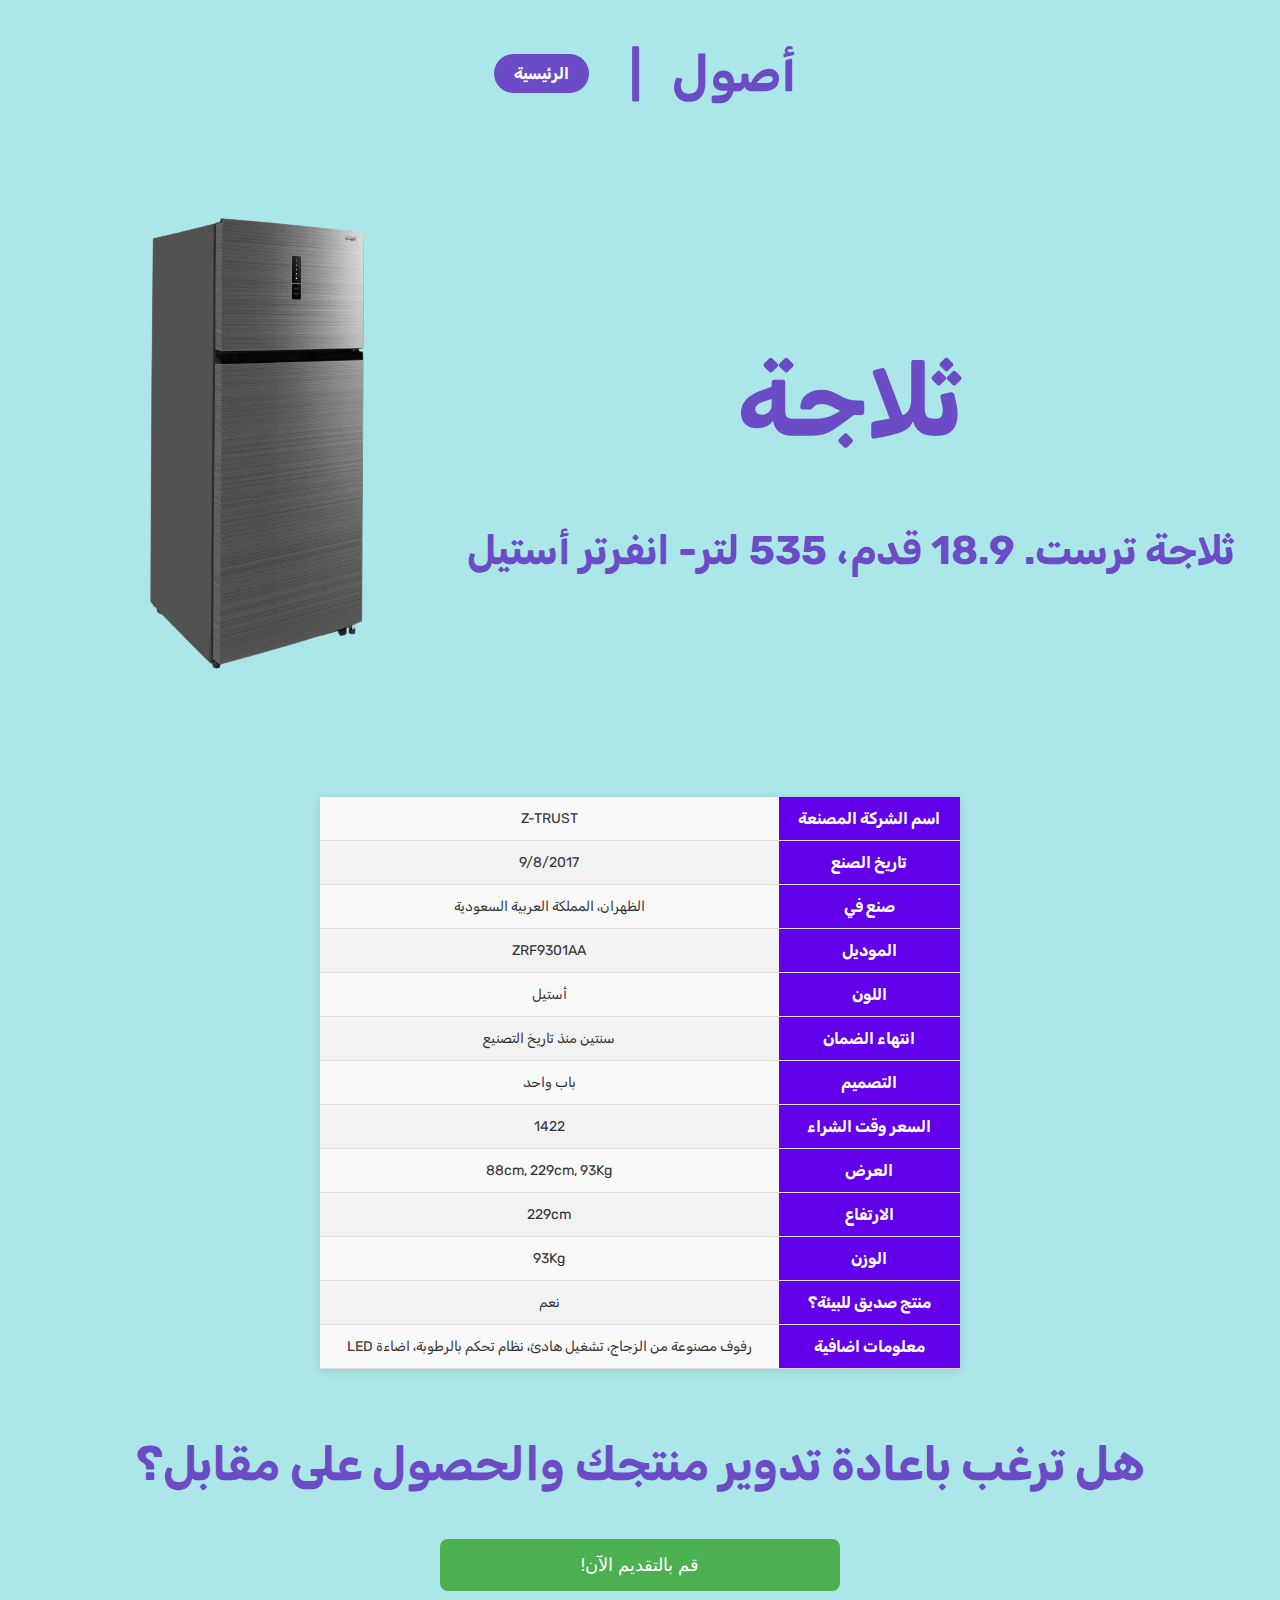
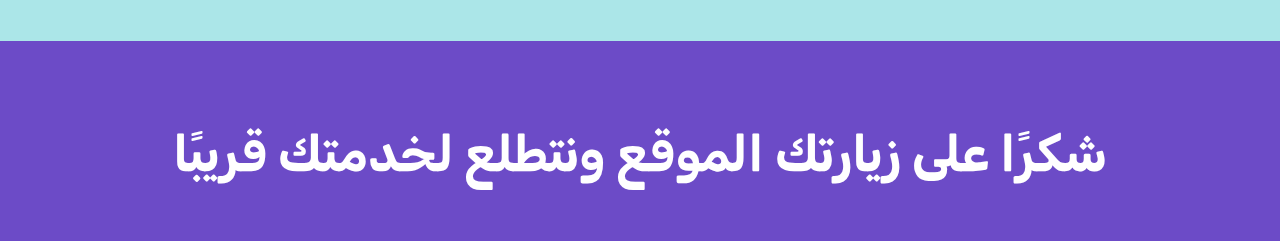
==== product.html @ 0bf5f544 "first rep" ====
<!DOCTYPE HTML>
<html lang="ar" dir="rtl">
    <head>
		<title>اصول</title>
		<meta charset="utf-8" />
        <meta name="viewport" content="width=device-width, initial-scale=1.0">
		<link href="https://fonts.googleapis.com/css2?family=Rubik:ital,wght@0,300..900;1,300..900&display=swap" rel="stylesheet">
        <link rel="stylesheet" href="product.css">
		<style>
			body{
		     font-family: "Rubik", sans-serif;
 		     font-optical-sizing: auto;
 		     font-style: normal;
             width: 100%;
			}
            .success {
                color: green;
                display: none;
            }
		</style>
	</head>

	<body>
        <header>
            <div class="header">
                <h1 href="" class="brand">أصول </h1>
                <h3 href=""class="gap"> | </h3>
                <a href="index.html" class="WhatIsAsool">الرئيسية</a>
            </div>
    </header>
    <main>
        <section class="first">
            <div class="contain">
                <div class="ASOOL">
                    <h1 class="Asool_text">ثلاجة</h1>
                    <p>ثلاجة ترست. 18.9 قدم، 535 لتر- انفرتر أستيل </p>
                </div>
                <div class="image1"></div>
                    <img src="assets/fridge.png" alt="">
                </div>
            </div>
        </section>
        <section class="second">
            <table>
                <tr>
                    <th>اسم الشركة المصنعة</th>
                    <td>Z-TRUST</td>
                </tr>
                <tr>
                    <th>تاريخ الصنع</th>
                    <td>9/8/2017</td>
                </tr>
                <tr>
                    <th>صنع في</th>
                    <td>الظهران، المملكة العربية السعودية</td>
                </tr>
                <tr>
                    <th>الموديل</th>
                    <td>ZRF9301AA</td>
                </tr>
                <tr>
                    <th>اللون</th>
                    <td>أستيل</td>
                </tr>
                <tr>
                    <th>انتهاء الضمان</th>
                    <td>سنتين منذ تاريخ التصنيع</td>
                </tr>
                <tr>
                    <th>التصميم</th>
                    <td>باب واحد</td>
                </tr>
                <tr>
                    <th>السعر وقت الشراء</th>
                    <td>1422</td>
                </tr>
                <tr>
                    <th>العرض</th>
                    <td>88cm, 229cm, 93Kg</td>
                </tr>
                <tr>
                    <th>الارتفاع</th>
                    <td>229cm</td>
                </tr>
                <tr>
                    <th>الوزن</th>
                    <td>93Kg</td>
                </tr>
                <tr>
                    <th>منتج صديق للبيئة؟</th>
                    <td>نعم</td>
                </tr>
                <tr>
                    <th>معلومات اضافية</th>
                    <td>رفوف مصنوعة من الزجاج، تشغيل هادئ، نظام تحكم بالرطوبة، اضاءة LED</td>
                </tr>
            </table>
        </section>
        <section>
            <div class="sec4">
                <h3>هل ترغب باعادة تدوير منتجك والحصول على مقابل؟</h3> 
                <button id="submitBtn">قم بالتقديم الآن!</button>
                <p class="success" id="success-message">تم تقديم طلبك بنجاح!، شكرًا لك</p>
            </div>
        </section>
        </main>
        <footer>
            <div class="footerh1">
                <h1>شكرًا على زيارتك الموقع ونتطلع لخدمتك قريبًا</h1>
            </div>
        </footer>
        
        <script>
            document.addEventListener('DOMContentLoaded', () => {
                const submitBtn = document.getElementById('submitBtn');
                const successMessage = document.getElementById('success-message');
        
                submitBtn.addEventListener('click', (e) => {
                    e.preventDefault();  // Prevent default button action
                    displaySuccessMessage();
                });
        
                function displaySuccessMessage() {
                    successMessage.style.display = 'block';  // Show the success message
                }
            });
        </script>
    </body>

</html>
---- product.css ----
body{
    width: 100%;
    color: rgb(108, 75, 199);
    background-color: #abe6e8;
    margin: 0px;
}
header{
    display: flex;
    justify-content: center;
    padding: 10px;
    color: rgb(108, 75, 199);
}
.brand{
    font-size: 50px;
    color: white(95, 235, 95);
}
.gap{
    font-size: 50px;
    margin: 30px;
}
.header {
    display: flex; 
    justify-content: center; 
    align-items: center; 
    width: 20%; 
}

a:hover {
    background-color: #000000;
    color: white;
}
a {
    font-style: normal;
    text-decoration: none;
    color: white;
    font-weight: bold;
    white-space: nowrap;
    background-color: rgb(108, 75, 199);
    border-radius: 20px;
    padding: 10px 20px;
    margin: 0 10px;
    display: inline-block;

}



.first{
    height: 70vh;
    width: 100%; 
    display: flex;
    justify-content: space-between;
    flex-direction: column;
    align-items: center; 
    box-sizing: border-box;

}
.contain {
    text-align: center;
    display: flex;
    justify-content: center;
    align-items: center;
    flex-wrap: wrap;
}
.Asool h1,p{
    font-size: 40px;
    font-weight: bold;
}
h1{
    font-size: 100px;
}



.second{
    display: flex;
    justify-content: center;
}
table {
    width: 50%;
    align-items: center;
    border-collapse: collapse;
    margin: 20px 0;
    background-color: #f9f9f9;
    box-shadow: 0 2px 10px rgba(0, 0, 0, 0.1);
}

th, td {
    padding: 12px 15px;
    text-align: center;
    align-items: center;
    border-bottom: 1px solid #ddd;
}

th {
    background-color: #6200ea;
    color: white;
    text-transform: uppercase;
    font-weight: bold;
}

tr:nth-child(even) {
    background-color: #f2f2f2;
}

tr:hover {
    background-color: #f5f5f5;
    cursor: pointer;
}

td {
    font-size: 14px;
    color: #333;
}

th {
    font-size: 16px;
}

.section4{
    align-items: center;
}

.sec4{
    display: flex;
    flex-direction: column;
    justify-content: center;
    align-items: center;
    font-size: 40px;
}
#productID{
    width: 300px;
    padding: 10px;
    border: 2px solid #ccc;
    border-radius: 5px;
    font-size: 16px;
    margin-bottom: 20px;
}

button{
    width: 400px;
    padding: 15px;
    background-color: #4CAF50; /* Green background */
    color: white; /* White text */
    font-size: 18px;
    border: none;
    border-radius: 8px;
    cursor: pointer;
    transition: background-color 0.3s, box-shadow 0.3s; /* Smooth hover transition */
}

button:hover{
    background-color: #45a049; /* Darker green on hover */
    box-shadow: 0 4px 8px rgba(0, 0, 0, 0.2); /* Slight shadow on hover */
}


footer{
    margin-top: 50px;
    height: 200px;
    width: 100%;
    background-color: rgb(108, 75, 199);
    display: flex;
    justify-content: center;
}
footer h1{
    color: white;
    font-size: 50px;
    text-align: center;
}
.footerh1{
    text-align: center;
    margin-top: 50px;
}

@media (max-width: 768px) {
    body{
        width: 100%;
    }
    .second{
        margin-top: 100px;
        font-size: 10px;
        width: 100%;
    }
    table{
        width: 100%;
    }
    p{
        font-size: 20px;
    }
    h1{
        font-size: 40px;
    }
    th,td{
        font-size: 15px;
    }
    footer{
        margin-top: 50px;
        height: 100px;
        background-color: rgb(108, 75, 199);
        display: flex;
        justify-content: center;
    }
    footer h1{
        color: white;
        font-size: 15px;
        text-align: center;
    }
    .footerh1{
        text-align: center;
        margin-top: 25px;
    }
    .submitBtn{
        width: 100%;
    }

}

@media (min-width: 500px) and (max-width: 1100px) {
    .header{
        width: 900;
    }
    .brand{
        font-size: 40px;
    }
    a{
        font-size: 15px;
    }
    .contain{
        margin: 0px;
        width: 100%;
    }
    table{
        width: 100%;
        margin-top: 90px;
        font-size: 100px;
    }
    th,td{
        font-size: 20px;
    }
}
@media (min-width: 100px) and (max-width: 400px) {
    body{
        width: 100%;
    }
    p{
        font-size: 20px;
    }
    .first{
        margin:0px;
        align-items: center;
    }
    .second{
        margin-top: 30px;
        width: 100%;
    }
    table{
        width: 100%;
    }
    .Asool{
        height: 10px;
    }
    img{
        width: 80%;
    }
    .image1{
        height: 10px;
    }
    .image1 img{
        height: 20px;
    }
    footer{
        width: 100%;
    }
}
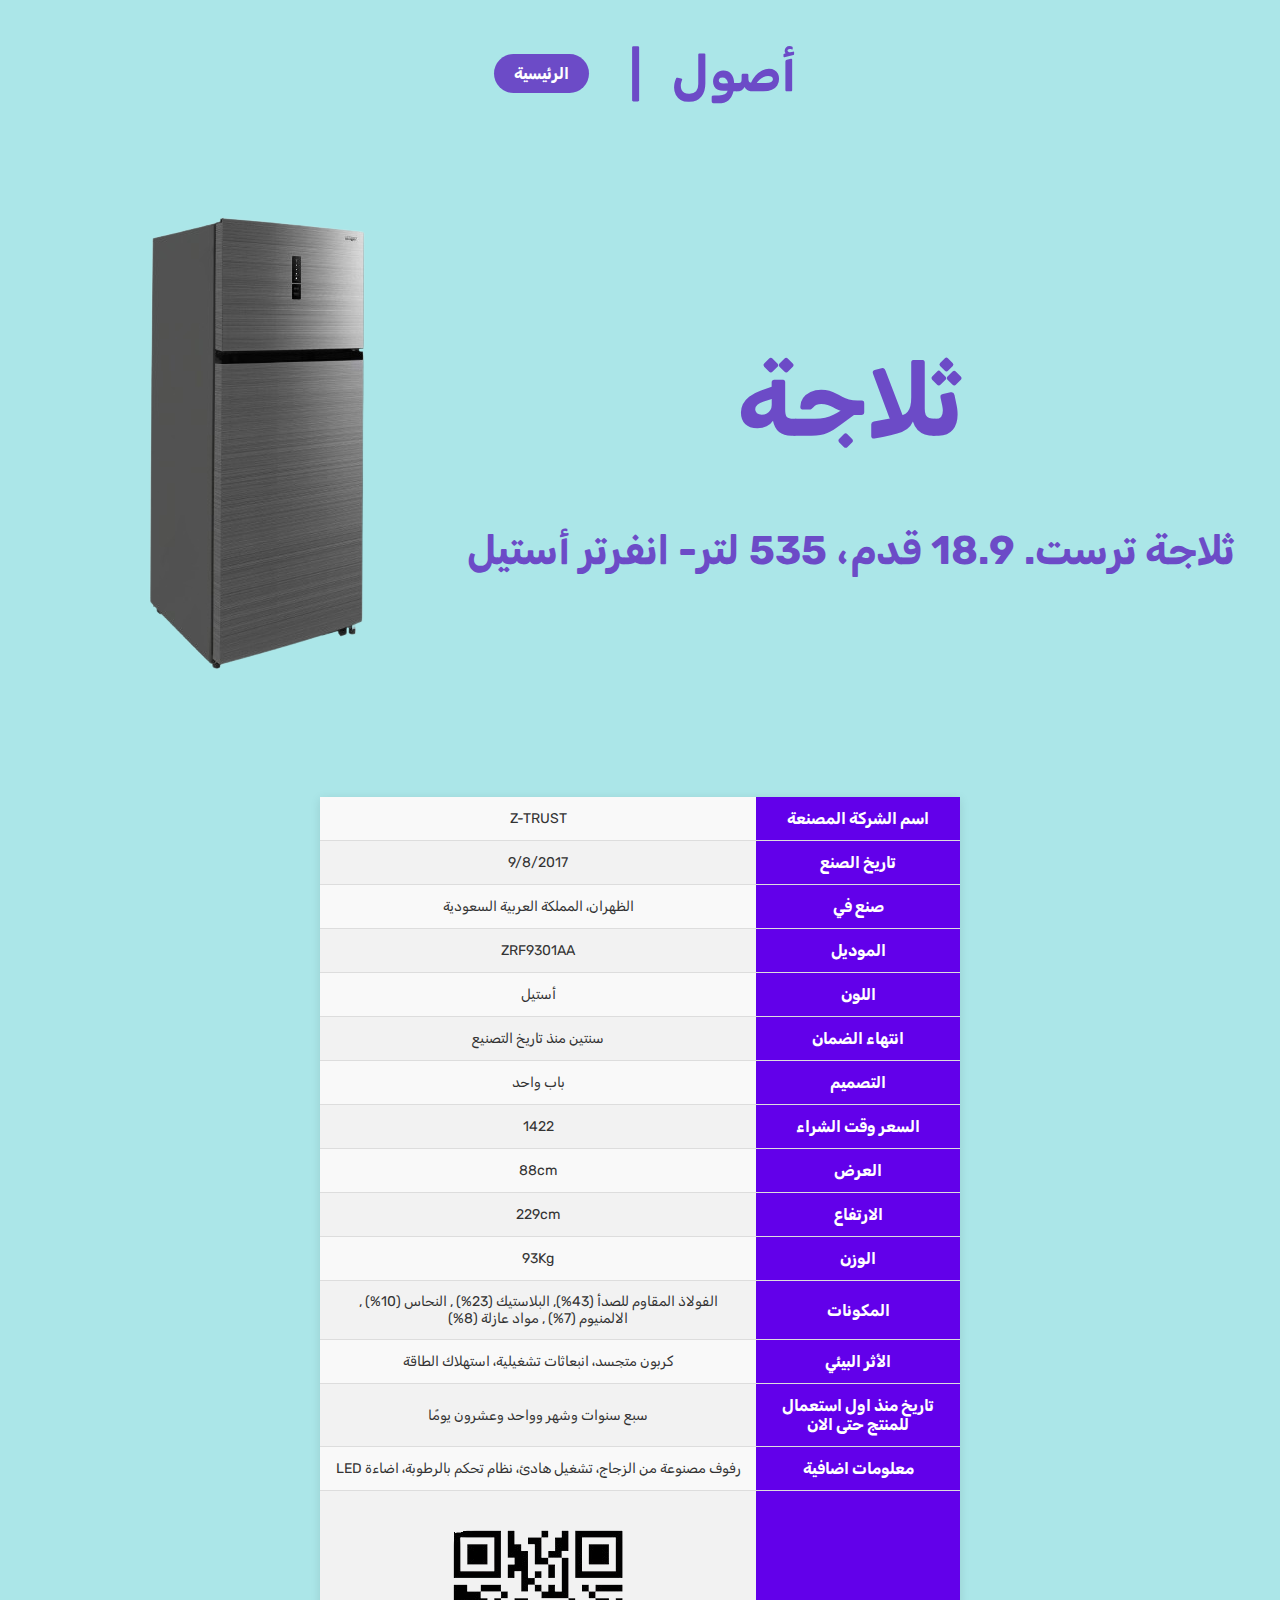
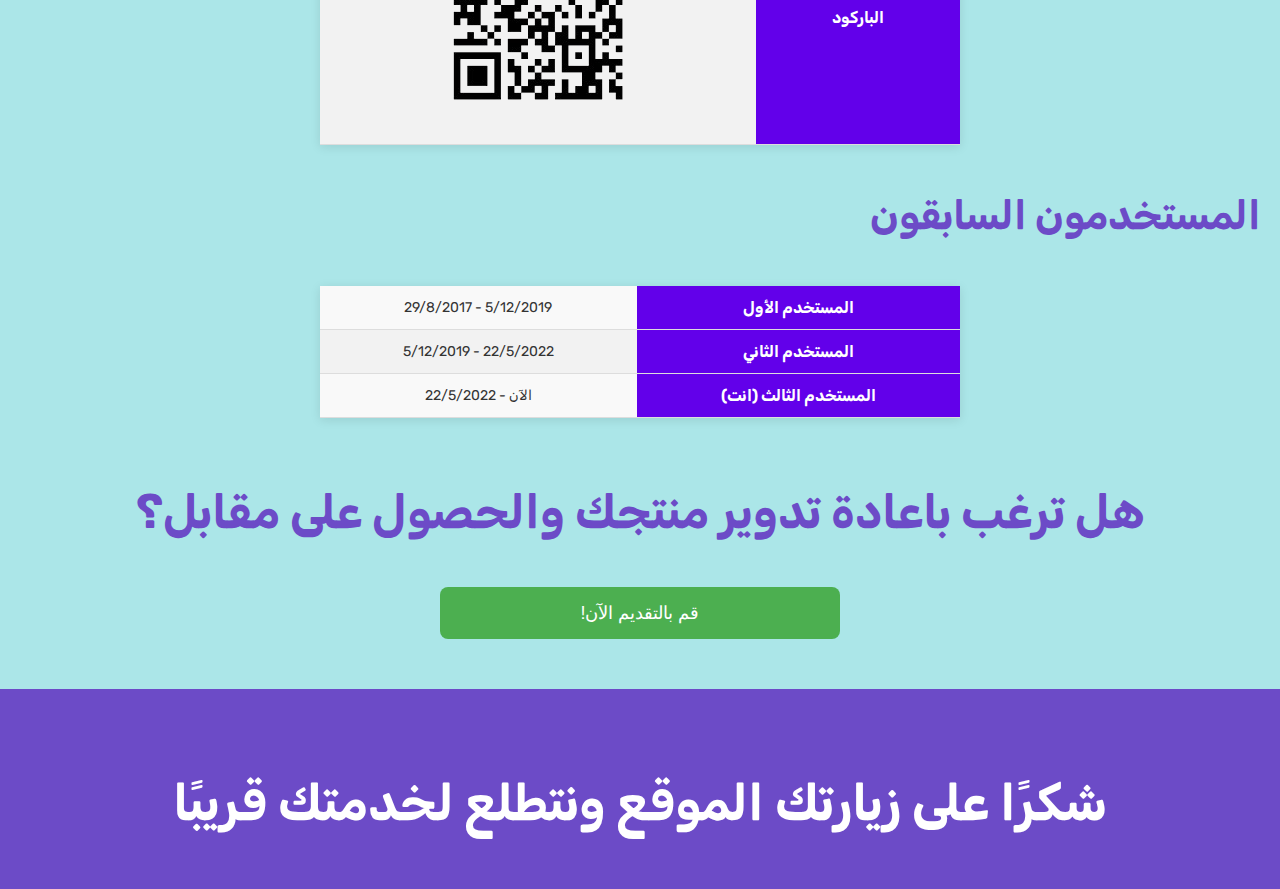
==== commit eaf8fe55: "prodcut html, not mush" ====
--- a/product.html
+++ b/product.html
@@ -76,7 +76,7 @@
                 </tr>
                 <tr>
                     <th>العرض</th>
-                    <td>88cm, 229cm, 93Kg</td>
+                    <td>88cm</td>
                 </tr>
                 <tr>
                     <th>الارتفاع</th>
@@ -87,12 +87,41 @@
                     <td>93Kg</td>
                 </tr>
                 <tr>
-                    <th>منتج صديق للبيئة؟</th>
-                    <td>نعم</td>
+                    <th>المكونات</th>
+                    <td>الفولاذ المقاوم للصدأ (43%), البلاستيك (23%) , النحاس (10%) , الالمنيوم (7%) , مواد عازلة (8%)</td>
+                </tr>
+                <tr>
+                    <th>الأثر البيئي</th>
+                    <td>كربون متجسد، انبعاثات تشغيلية، استهلاك الطاقة</td>
+                </tr>
+                <tr>
+                    <th>تاريخ منذ اول استعمال للمنتج حتى الان</th>
+                    <td>سبع سنوات وشهر وواحد وعشرون يومًا</td>
                 </tr>
                 <tr>
                     <th>معلومات اضافية</th>
                     <td>رفوف مصنوعة من الزجاج، تشغيل هادئ، نظام تحكم بالرطوبة، اضاءة LED</td>
+                </tr>
+                <tr>
+                    <th>الباركود</th>
+                    <td><img src="assets/barcode.png" alt=""></td>
+                </tr>
+            </table>
+        </section>
+        <h1 class="h1_sp">المستخدمون السابقون</h1>
+        <section class="second">
+            <table>
+                <tr>
+                    <th>المستخدم الأول</th>
+                    <td>5/12/2019 - 29/8/2017</td>
+                </tr>
+                <tr>
+                    <th>المستخدم الثاني</th>
+                    <td>22/5/2022 - 5/12/2019</td>
+                </tr>
+                <tr>
+                    <th>المستخدم الثالث  (انت)</th>
+                    <td>الآن - 22/5/2022</td>
                 </tr>
             </table>
         </section>
--- a/product.css
+++ b/product.css
@@ -115,6 +115,11 @@
 
 th {
     font-size: 16px;
+}
+
+.h1_sp{
+    margin-right: 20px;
+    font-size: 40px;
 }
 
 .section4{
@@ -194,6 +199,12 @@
     th,td{
         font-size: 15px;
     }
+    .h1_sp{
+        text-align: center;
+    }
+    .sec4 h3{
+        text-align: center;
+    }
     footer{
         margin-top: 50px;
         height: 100px;
@@ -238,6 +249,10 @@
     th,td{
         font-size: 20px;
     }
+    .h1_sp{
+        text-align: center;
+        font-size: 40px;
+    }
 }
 @media (min-width: 100px) and (max-width: 400px) {
     body{
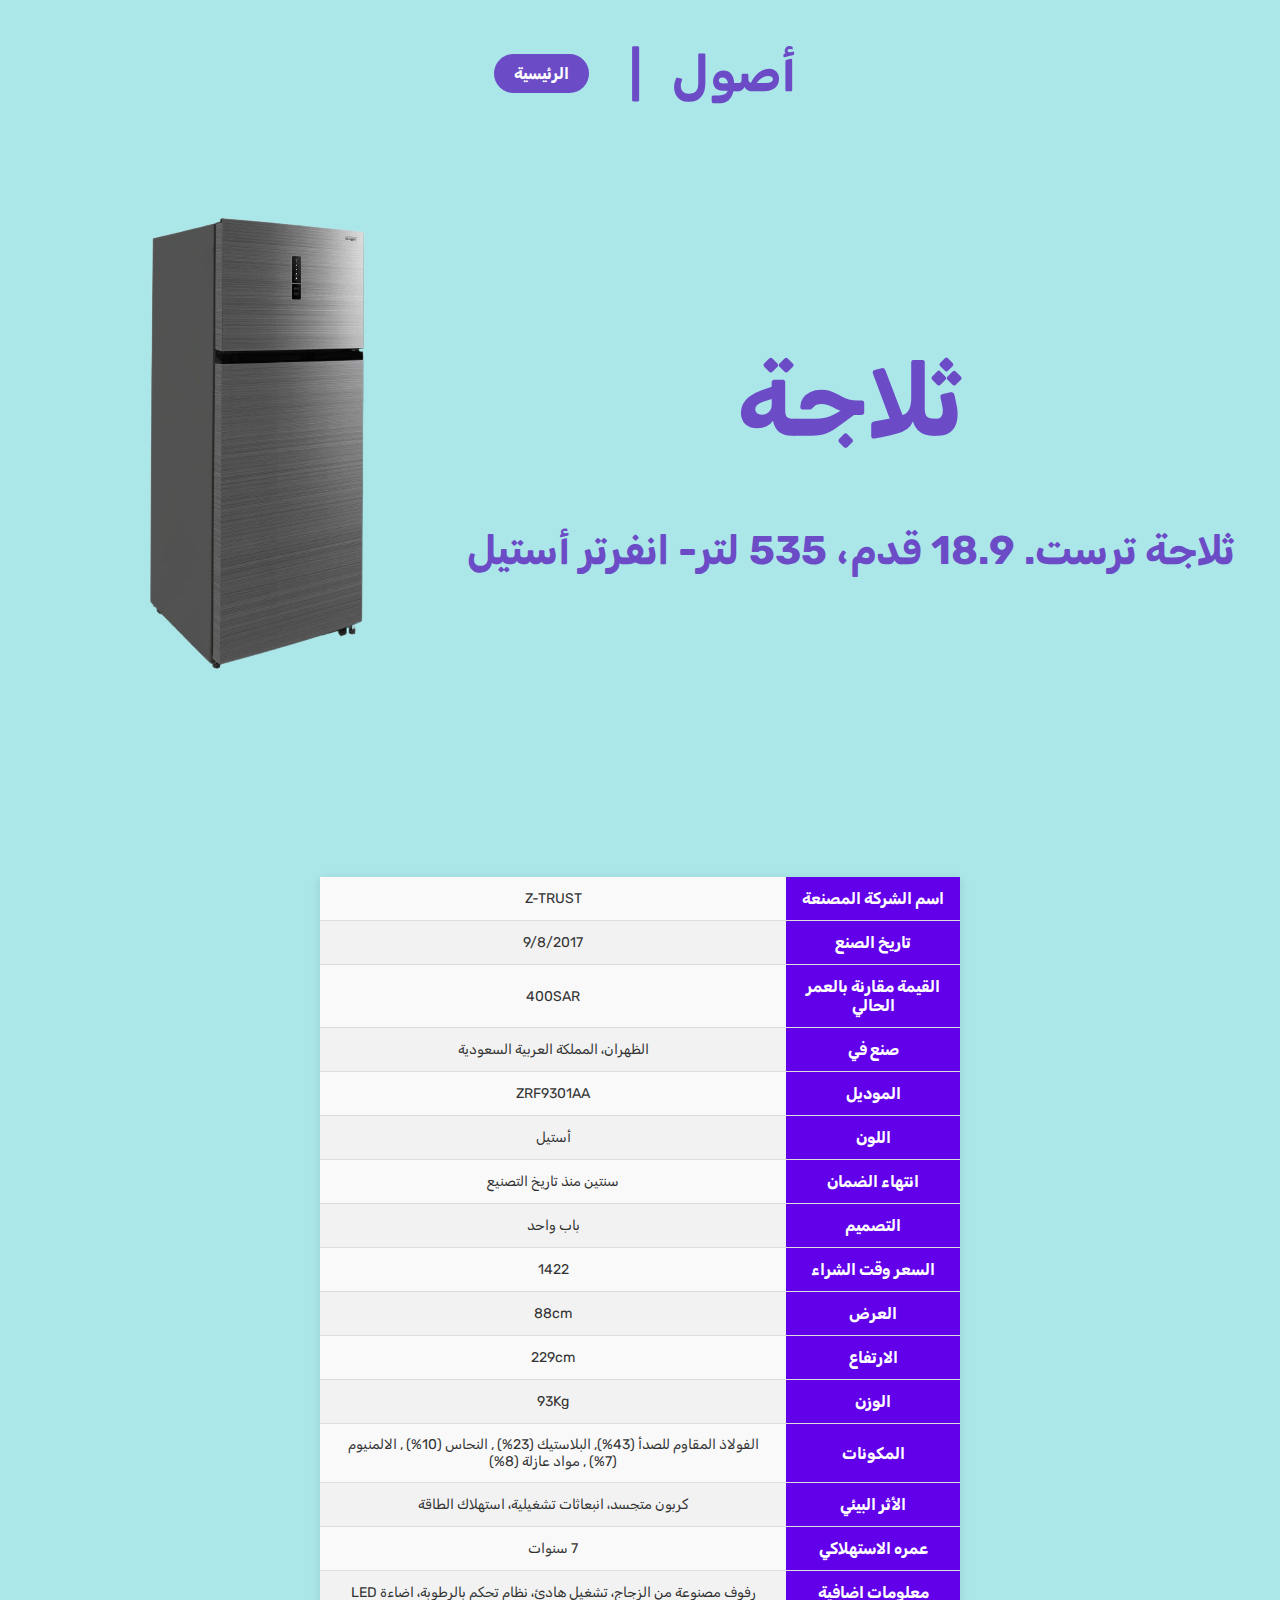
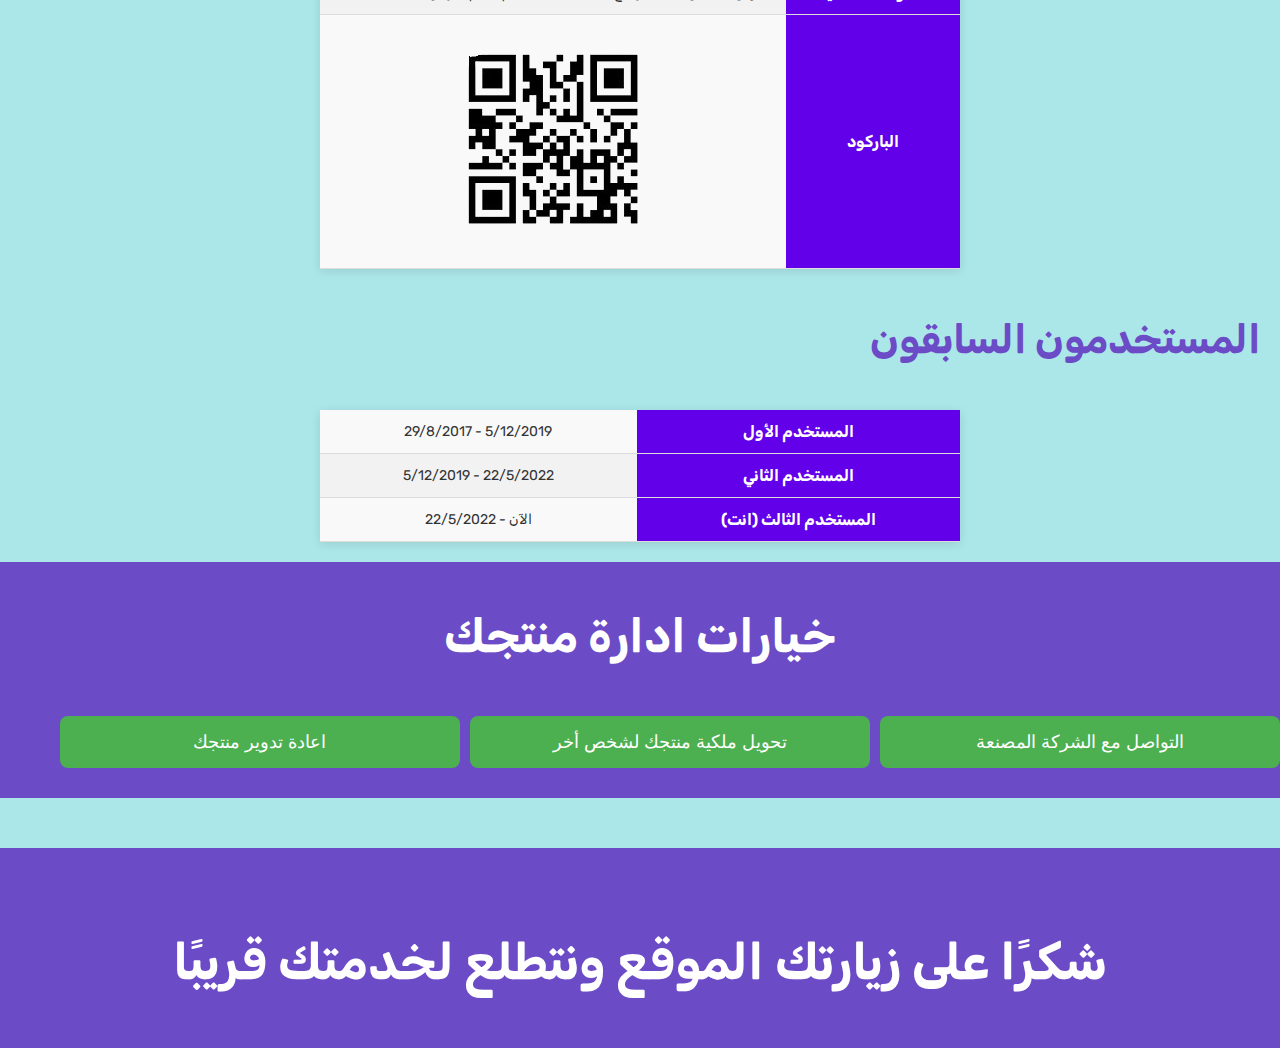
==== commit 3f4e1a1b: "little changes for product" ====
--- a/product.html
+++ b/product.html
@@ -41,7 +41,7 @@
             </div>
         </section>
         <section class="second">
-            <table>
+            <table class="secondTable">
                 <tr>
                     <th>اسم الشركة المصنعة</th>
                     <td>Z-TRUST</td>
@@ -49,6 +49,10 @@
                 <tr>
                     <th>تاريخ الصنع</th>
                     <td>9/8/2017</td>
+                </tr>
+                <tr>
+                    <th>القيمة مقارنة بالعمر الحالي</th>
+                    <td>400SAR</td>
                 </tr>
                 <tr>
                     <th>صنع في</th>
@@ -95,8 +99,8 @@
                     <td>كربون متجسد، انبعاثات تشغيلية، استهلاك الطاقة</td>
                 </tr>
                 <tr>
-                    <th>تاريخ منذ اول استعمال للمنتج حتى الان</th>
-                    <td>سبع سنوات وشهر وواحد وعشرون يومًا</td>
+                    <th>عمره الاستهلاكي</th>
+                    <td>7 سنوات</td>
                 </tr>
                 <tr>
                     <th>معلومات اضافية</th>
@@ -125,11 +129,15 @@
                 </tr>
             </table>
         </section>
-        <section>
+        <section class="section4">
             <div class="sec4">
-                <h3>هل ترغب باعادة تدوير منتجك والحصول على مقابل؟</h3> 
-                <button id="submitBtn">قم بالتقديم الآن!</button>
-                <p class="success" id="success-message">تم تقديم طلبك بنجاح!، شكرًا لك</p>
+                <h3>خيارات ادارة منتجك</h3> 
+                <div class="config">
+                <button id="submitBtn0">التواصل مع الشركة المصنعة</button>
+                <button id="submitBtn1">تحويل ملكية منتجك لشخص أخر</button>
+                <button id="submitBtn">اعادة تدوير منتجك</button>
+                <p class="success" id="success-message" style="font-size: 30px; text-align: center; color: white;">تم تقديم طلبك بنجاح!، شكرًا لك</p>
+            </div>
             </div>
         </section>
         </main>
--- a/product.css
+++ b/product.css
@@ -84,6 +84,9 @@
     background-color: #f9f9f9;
     box-shadow: 0 2px 10px rgba(0, 0, 0, 0.1);
 }
+.secondTable{
+    margin-top: 100px;
+}
 
 th, td {
     padding: 12px 15px;
@@ -124,6 +127,7 @@
 
 .section4{
     align-items: center;
+    width: 100%;
 }
 
 .sec4{
@@ -132,6 +136,10 @@
     justify-content: center;
     align-items: center;
     font-size: 40px;
+    background-color: rgb(108, 75, 199);
+}
+.sec4 h3{
+    color: white;
 }
 #productID{
     width: 300px;
@@ -158,7 +166,10 @@
     background-color: #45a049; /* Darker green on hover */
     box-shadow: 0 4px 8px rgba(0, 0, 0, 0.2); /* Slight shadow on hover */
 }
-
+.config{
+    margin-bottom: 30px;
+    width: 100%;
+}
 
 footer{
     margin-top: 50px;
@@ -228,12 +239,18 @@
 }
 
 @media (min-width: 500px) and (max-width: 1100px) {
+    body{
+        width: 100%;
+    }
     .header{
         width: 900;
     }
     .brand{
         font-size: 40px;
     }
+    .second{
+        width: 100%;
+    }
     a{
         font-size: 15px;
     }
@@ -252,6 +269,25 @@
     .h1_sp{
         text-align: center;
         font-size: 40px;
+    }
+    .config{
+        display: flex;
+        flex-direction: column;
+        justify-content: center;
+        width: 100%;
+        align-items: center;
+    }
+    .submitBtn{
+        width: 50px;
+    }
+    button{
+        margin-bottom: 20px;
+    }
+    .sec4{
+        align-items: center;
+    }
+    p{
+        font-size: 30px;
     }
 }
 @media (min-width: 100px) and (max-width: 400px) {
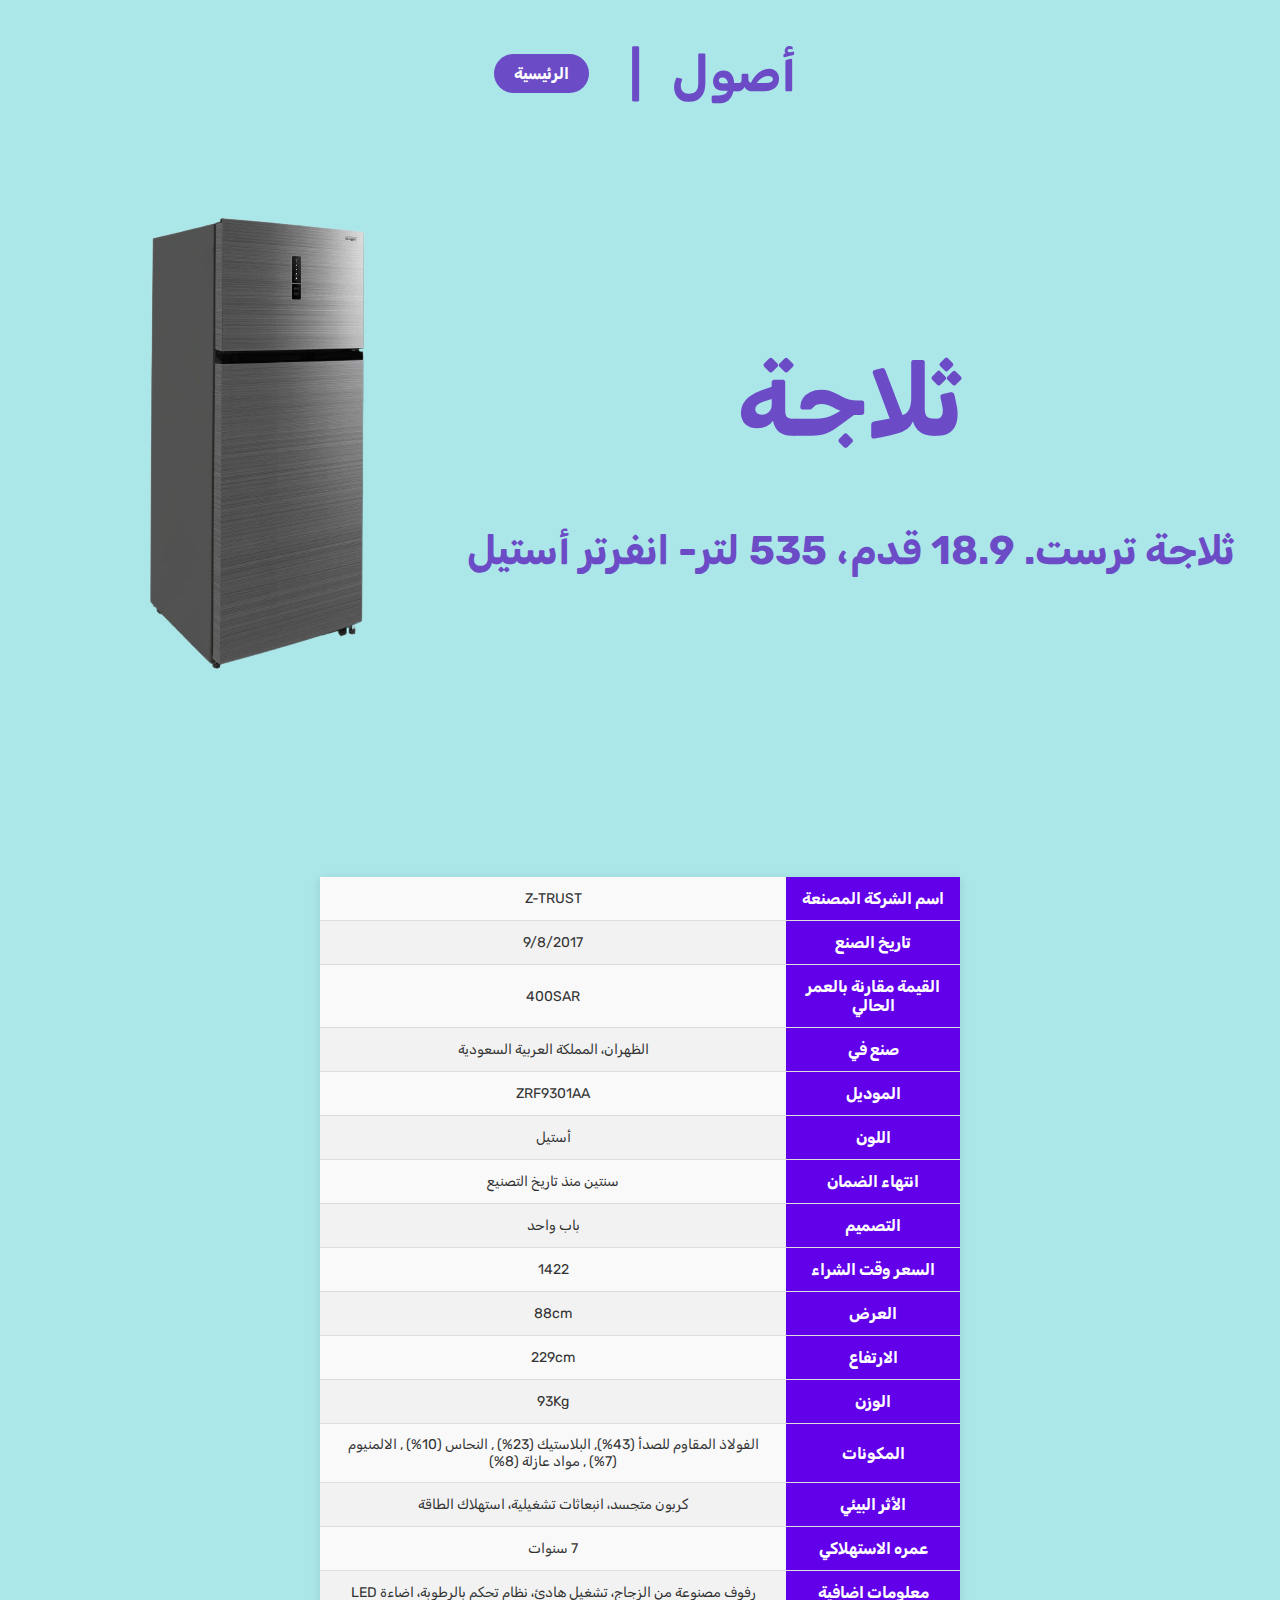
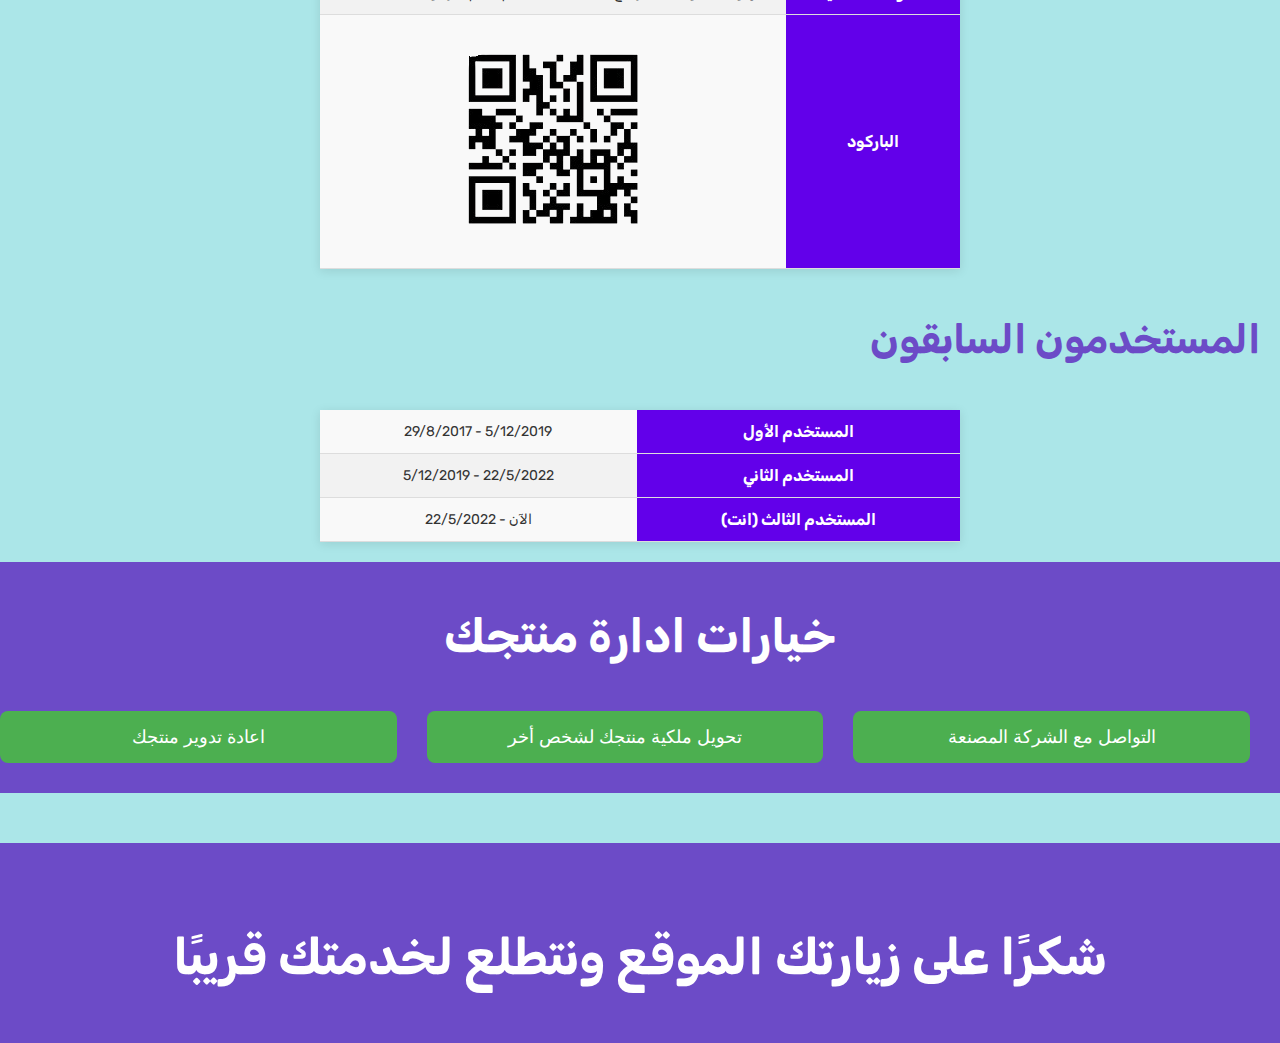
==== commit bb0b2e8c: "removing success - changes for product" ====
--- a/product.html
+++ b/product.html
@@ -136,7 +136,6 @@
                 <button id="submitBtn0">التواصل مع الشركة المصنعة</button>
                 <button id="submitBtn1">تحويل ملكية منتجك لشخص أخر</button>
                 <button id="submitBtn">اعادة تدوير منتجك</button>
-                <p class="success" id="success-message" style="font-size: 30px; text-align: center; color: white;">تم تقديم طلبك بنجاح!، شكرًا لك</p>
             </div>
             </div>
         </section>
--- a/product.css
+++ b/product.css
@@ -169,6 +169,11 @@
 .config{
     margin-bottom: 30px;
     width: 100%;
+    display: flex;
+    justify-content: center;
+}
+button{
+    margin-right: 30px;
 }
 
 footer{
